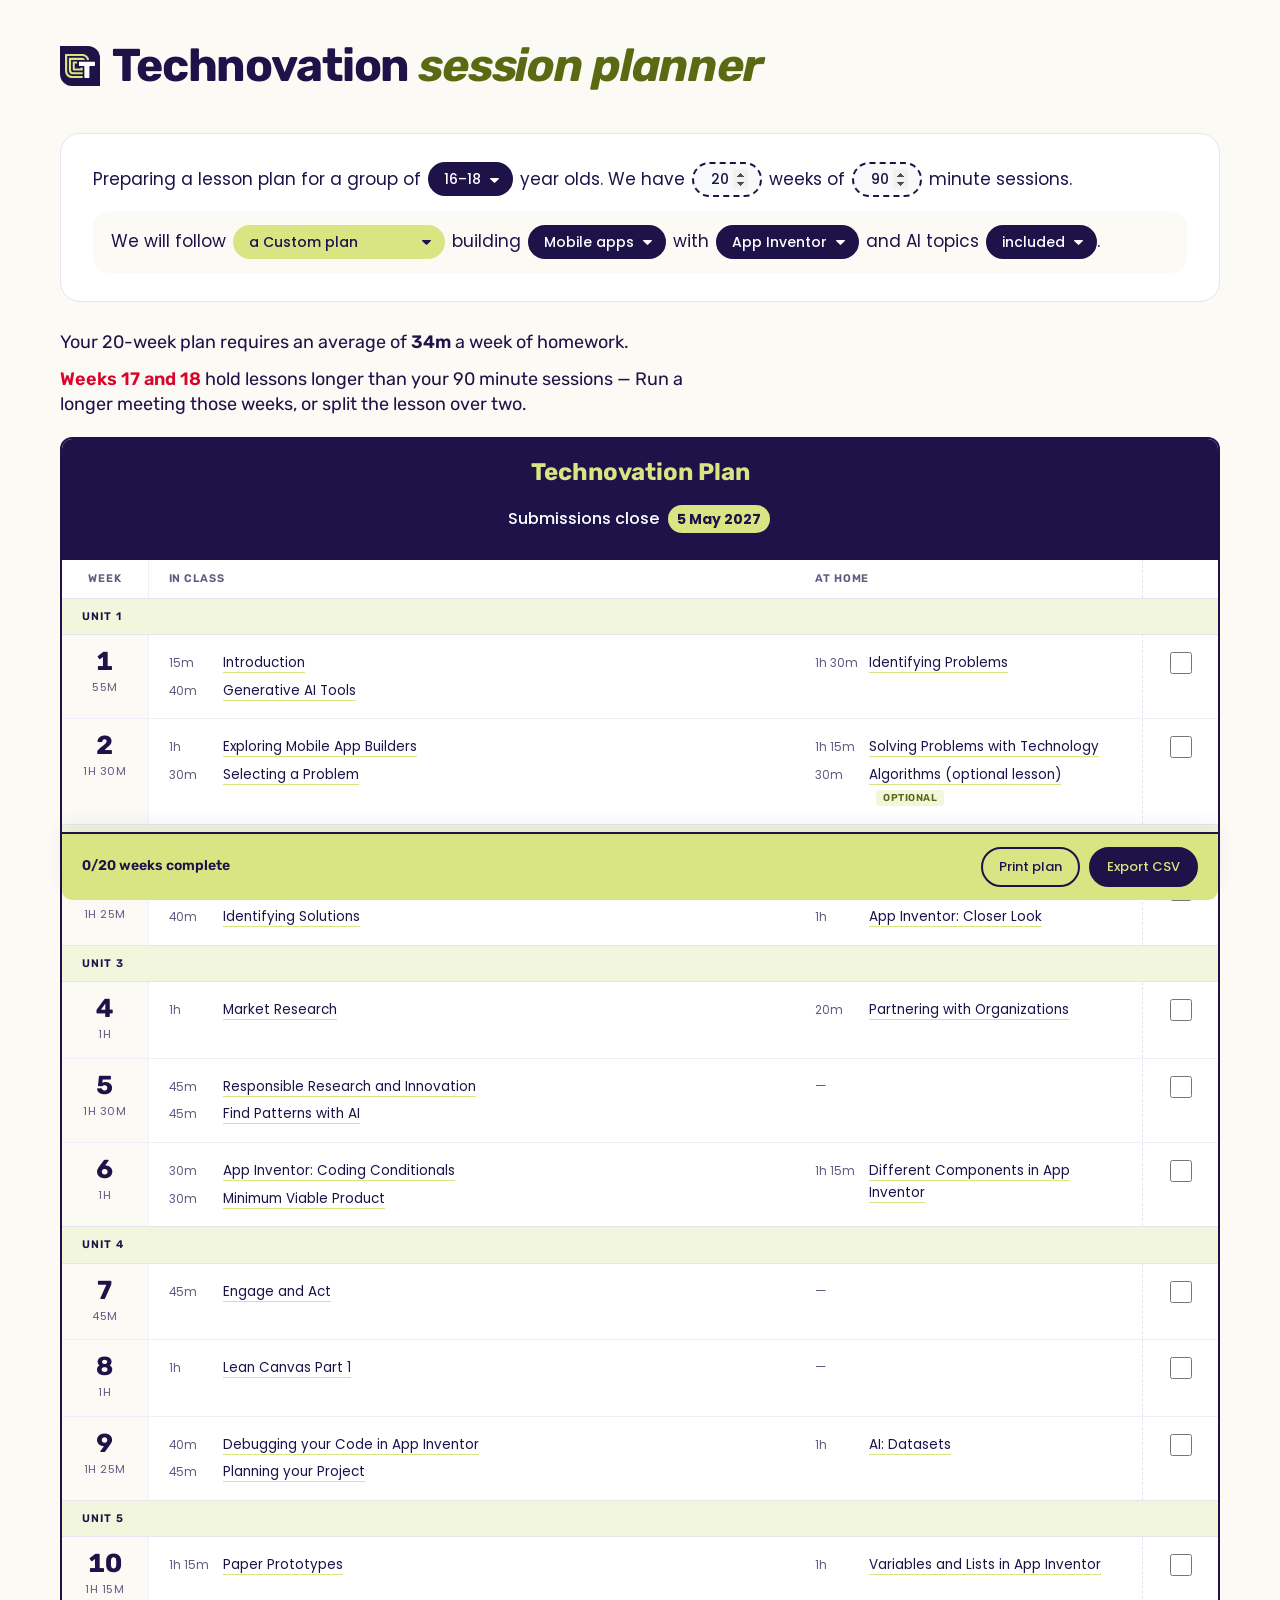
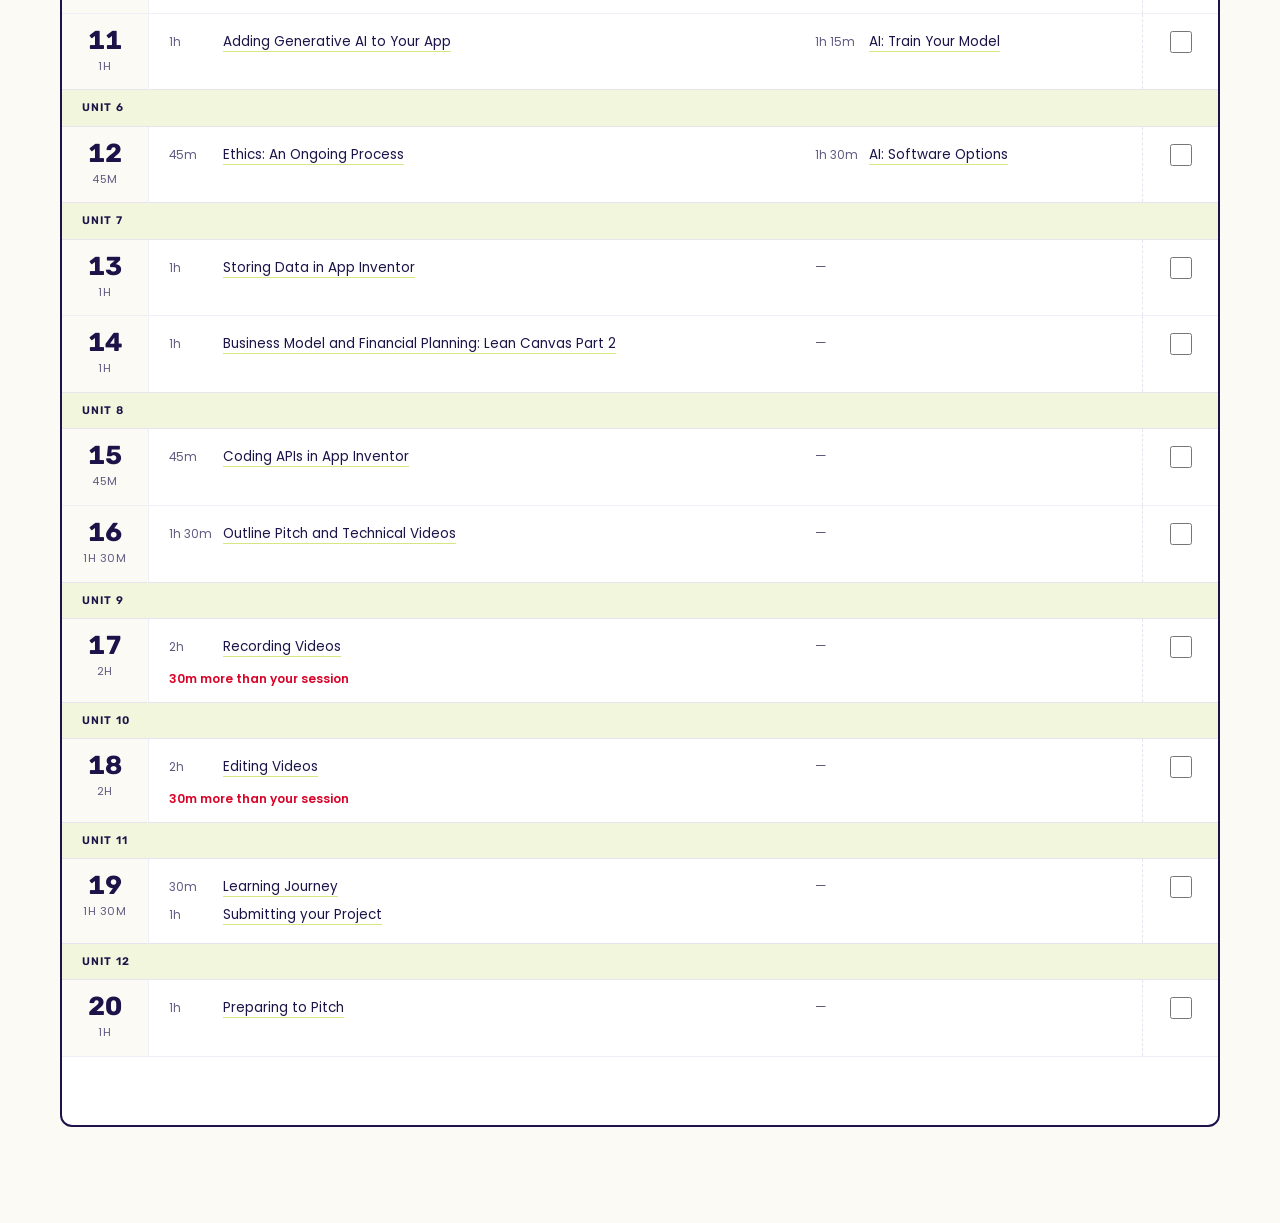
==== index.html @ 1455cd73 "Drop Work Time before homework; align input floors; scope ticks per config Lever 1b drops optional W" ====
<!DOCTYPE html>
<html lang="en">
<head>
<meta charset="utf-8">
<meta name="viewport" content="width=device-width, initial-scale=1">
<title>Curriculum Crosswalk — Technovation session planner</title>
<link rel="preconnect" href="https://fonts.googleapis.com">
<link rel="preconnect" href="https://fonts.gstatic.com" crossorigin>
<link href="https://fonts.googleapis.com/css2?family=Rubik:ital,wght@0,500;0,600;0,700;1,600&family=Poppins:wght@400;500;600&display=swap" rel="stylesheet">
<link rel="stylesheet" href="styles.css">
</head>
<body>

<div class="wrap">

  <div class="printhead" id="printhead" aria-hidden="true"></div>

  <header>
    <div class="brandmark">
      <img class="logo" src="technovation_logo_svg.svg" alt="">
      <h1 class="header-title">Technovation <em>session planner</em></h1>
    </div>
  </header>

  <div class="layout">

    <!-- The controls read as a sentence: a facilitator describes their group
         and the plan follows. Every value is a real form control, so keyboard
         and screen-reader users get the same thing, just spoken as a form. -->
    <form class="panel sentence" id="controls">

      <p class="clause">
        Preparing a lesson plan for a group of
        <select id="age" aria-label="Age group">
          <option value="beginner">8&ndash;12</option>
          <option value="junior">13&ndash;15</option>
          <option value="senior" selected>16&ndash;18</option>
        </select>
        year olds. We have
        <input type="number" id="weeks" value="20" min="10" max="52"
               aria-label="Number of weeks">
        weeks of
        <input type="number" id="len" value="90" min="30" max="300" step="5"
               aria-label="Minutes per session">
        minute sessions.
      </p>

      <p class="clause secondary">
        We will follow
        <select id="mode" class="mode" aria-label="Curriculum">
          <option value="custom" selected>a Custom plan</option>
          <option value="core">the Core Curriculum</option>
          <option value="ai">the AI in Action course</option>
        </select>

        <span class="sub-group" id="customClause">
          building
          <select id="platform" aria-label="What they will build">
            <option value="mobile" selected>Mobile apps</option>
            <option value="web">Web apps</option>
          </select>
          <span class="static-text" id="platformStatic" hidden>Mobile apps</span>

          <span class="sub-group" id="toolGroup" hidden>
            with
            <select id="builder" aria-label="Coding tool"></select>
          </span>

          and AI topics
          <select id="aiMode" aria-label="AI">
            <option value="none">omitted</option>
            <option value="integrated" selected>included</option>
          </select></span><!--
     Continues the same sentence in place of the custom clause: exactly one of
     these two is ever visible, so the line stays complete either way.
  --><span class="aside" id="coreNote" hidden>for groups short on time: all the
          lessons necessary to submit a project</span><!--
  --><span class="aside" id="aiNote" hidden>for teams building an AI-powered
          digital solution</span><span
          class="stop">.</span>
      </p>

    </form>

    <div class="results">
      <!-- The plan card is rendered here by app.js; Print and Spreadsheet now
           live in its sticky footer rather than in a bar above it. -->
      <!-- Static first paint, not injected by JS: the endpoint takes ~5s, and
           this has to be on screen before app.js has even parsed. render()
           replaces it on the first plan. -->
      <main id="out" aria-live="polite" tabindex="-1">
        <div class="loading">
          <span class="spinner" aria-hidden="true"></span>
          <h2>Building your plan</h2>
          <p>Fetching the latest version of the Curriculum.</p>
        </div>
      </main>
    </div>

  </div>
</div>

<script type="module" src="./app.js"></script>
</body>
</html>
---- styles.css ----
/* =============================================================================
   Curriculum Crosswalk — stylesheet

   Plain CSS, no build step and no preprocessor: what is here is what ships.
   Ordered the way the page is read — tokens, base, shell, controls, results,
   then the two alternate presentations (narrow screens, then print).

   Two conventions worth knowing before editing:

   1. Colour only ever comes from a token in :root. If you need a new shade,
      add it there rather than inlining a hex, so contrast stays checkable in
      one place.
   2. The print block at the bottom is a real deliverable, not an afterthought.
      A facilitator prints the plan and writes on it. Anything you add to the
      screen layout should be considered there too.
   ============================================================================= */


/* -----------------------------------------------------------------------------
   1. Design tokens

   Brand palette sampled from the Technovation covers. The lime is genuinely
   light — it cannot carry text on white — so it is used as fill and highlight
   with indigo on top, and --lime-deep exists for the times we need lime-ish
   text that still passes contrast.
   -------------------------------------------------------------------------- */

:root{
  --indigo:#1D1349;         /* primary: headings, active states, ink on lime */
  --indigo-600:#3A2E72;     /* the hover step up from --indigo */
  --muted:#5F5980;          /* body text and secondary labels */

  --lime:#D8E583;           /* accent fill only — too light for text on white */
  --lime-tint:#F2F6DC;      /* the wash behind hovered and locked rows */
  --lime-deep:#5A6912;      /* darkened until it clears 4.5:1 on white AND on the tint */

  --paper:#FBFAF5;          /* page ground: warm off-white, not pure #fff */
  --card:#FFFFFF;           /* raised surfaces sit brighter than the page */

  --line:#E7E4EF;           /* default border */
  --line-soft:#F0EEF6;      /* lighter divider, used between table rows */

  --r:12px;                 /* the one corner radius for cards and panels */

  /* The overage note. Text only — no fills — so it needs to hold up on
     white, where it measures 5.25:1. */
  --danger:#d90429;
}


/* -----------------------------------------------------------------------------
   2. Base
   -------------------------------------------------------------------------- */

*{
  box-sizing:border-box;
}

/* The hidden attribute is how app.js collapses parts of the sentence, but the
   browser's [hidden]{display:none} is a UA rule and loses to any author
   display declaration — .sub-group{display:inline-flex} silently beat it.
   This makes the attribute mean what it says, everywhere. */
[hidden]{
  display:none !important;
}

html{
  scroll-behavior:smooth;
}

body{
  margin:0;
  background:var(--paper);
  color:var(--muted);
  font:400 15px/1.6 Poppins,system-ui,sans-serif;
  -webkit-font-smoothing:antialiased;
}

/* Rubik for headings, Poppins for everything else. */
h1,h2,h3{
  font-family:Rubik,Poppins,sans-serif;
  color:var(--indigo);
  margin:0;
  line-height:1.15;
}

/* Numbers that should line up in columns rather than shuffle as they change. */
.mono{
  font-variant-numeric:tabular-nums;
}

/* One focus ring for the whole page, so keyboard users get a consistent target. */
:focus-visible{
  outline:2.5px solid var(--indigo);
  outline-offset:2px;
  border-radius:4px;
}

@media(prefers-reduced-motion:reduce){
  *{
    animation:none !important;
    transition:none !important;
  }

  /* A ring that cannot turn reads as broken rather than busy, so it goes and
     the wording carries the wait on its own. */
  .spinner{
    display:none;
  }
}


/* -----------------------------------------------------------------------------
   3. Shell — page frame and header
   -------------------------------------------------------------------------- */

.wrap{
  max-width:1200px;
  margin:0 auto;
  padding:0 20px 96px;
}

header{
  padding:40px 0 22px;
}

.brandmark{
  display:flex;
  align-items:center;
  gap:12px;
  margin-bottom:18px;
}

/* The logo SVG is a hard-cornered square; the radius here is what rounds it. */
.brandmark .logo{
  width:40px;
  height:40px;
  border-radius:0px 12px 0px 12px;
  flex:none;
  display:block;
}

/* Fluid between 30px and 46px so the title never wraps awkwardly on the way. */
.header-title{
  font-size:clamp(30px,4.4vw,46px);
  font-weight:700;
  letter-spacing:-.025em;
}

.header-title em{
  font-style:italic;
  color:var(--lime-deep);
}

header p{
  margin:14px 0 0;
  max-width:74ch;
  font-size:16px;
}

/* The submission deadline: a pill, because it is a fixed fact rather than
   something the facilitator controls. */
.deadline{
  display:inline-flex;
  align-items:center;
  gap:9px;
  margin-top:18px;
  padding:7px 14px 7px 12px;
  border-radius:99px;
  background:var(--indigo);
  color:#fff;
  font-size:16px;
  font-weight:500;
}

.deadline b{
  background:var(--lime);
  color:var(--indigo);
  padding:3px 9px;
  border-radius:99px;
  font:600 Rubik,sans-serif;
  font-size: 14px;
}

.layout{
  display:block;
}


/* -----------------------------------------------------------------------------
   4. Controls — the sentence card

   The form reads as a sentence a facilitator completes about their group,
   rather than a stack of labelled fields. Every value is a real <select> or
   <input>, so nothing is lost for keyboard or screen-reader users — it is
   still a form, just one that also reads as prose.

   Dark pills: a control shows only its chosen value, so a filled indigo pill
   is "your answer" and the surrounding text is the question. Values that are
   fixed rather than chosen render as outline pills (.static-text), which look
   related but clearly are not interactive.
   -------------------------------------------------------------------------- */

.panel{
  background:var(--card);
  border:1px solid var(--line);
  border-radius:20px;
  padding:28px 32px;
  margin-bottom:28px;
}

.sentence{
  display:flex;
  flex-direction:column;
  gap:14px;
}

/* line-height carries the pills: they are taller than the text around them,
   so wrapped lines need the room or the rows collide. */
.clause{
  margin:0;
  font-size:17px;
  line-height:1.95;
  color:var(--indigo);
  display:flex;
  flex-wrap:wrap;
  align-items:center;
  gap:6px 7px;
}

/* The second clause is the one Core collapses, so it is set apart. */
.clause.secondary{
  background:var(--paper);
  border-radius:16px;
  padding:14px 18px;
}

/* The closing full stop. A bare "." after the span is its own flex item, so
   the row gap opens a space in front of it — the negative margin cancels
   exactly that gap and closes the sentence properly. */
.clause .stop{
  margin-left:-7px;
}

/* Keeps "with App Inventor" together when the sentence wraps, instead of
   stranding the preposition at the end of a line. */
.sub-group{
  display:inline-flex;
  flex-wrap:wrap;
  align-items:center;
  gap:6px 7px;
}


/* --- The pills ---------------------------------------------------------- */

.clause select,
.clause input{
  font-family:Poppins,system-ui,sans-serif;
  font-size:14px;
  font-weight:500;
  cursor:pointer;
  appearance:none;
  background-color:var(--indigo);
  color:#fff;
  border:2px solid var(--indigo);
  border-radius:99px;
  padding:5px 30px 5px 14px;
  transition:transform .18s,box-shadow .18s;
}

/* Numbers are typed rather than picked, so no chevron and no room for one. */
/* Typed rather than picked, so they read as blanks in the sentence: pale fill,
   dashed edge, indigo text — the opposite of the solid pills either side.
   accent-color is the standards-based lever for the spin arrows. */
.clause input{
  width:70px;
  padding:5px 12px;
  text-align:center;
  font-variant-numeric:tabular-nums;
  background-color:#f8f9fa;
  color:var(--indigo);
  border-style:dashed;
  caret-color:var(--indigo);
  accent-color:var(--indigo);
  /* The shared pill rule sets appearance:none, which drops the spinner
     entirely in Firefox. The fill and border above still win, so restoring
     the native widget only brings the arrows back. */
  appearance:auto;
}

/* Chrome and Safari ship the spinner at opacity:0 and fade it in on hover.
   Pin it visible so the field advertises that it steps. */
.clause input::-webkit-inner-spin-button,
.clause input::-webkit-outer-spin-button{
  opacity:1;
}

/* appearance:none drops the native arrow, so the chevron is supplied as an
   inline SVG data URI — white, to sit on the indigo pill. */
.clause select{
  background-image:url("data:image/svg+xml;charset=US-ASCII,%3Csvg%20xmlns%3D%22http%3A%2F%2Fwww.w3.org%2F2000%2Fsvg%22%20width%3D%22292.4%22%20height%3D%22292.4%22%3E%3Cpath%20fill%3D%22%23FFFFFF%22%20d%3D%22M287%2069.4a17.6%2017.6%200%200%200-13-5.4H18.4c-5%200-9.3%201.8-12.9%205.4A17.6%2017.6%200%200%200%200%2082.2c0%205%201.8%209.3%205.4%2012.9l128%20127.9c3.6%203.6%207.8%205.4%2012.8%205.4s9.2-1.8%2012.8-5.4L287%2095c3.5-3.5%205.4-7.8%205.4-12.8%200-5-1.9-9.2-5.5-12.8z%22%2F%3E%3C%2Fsvg%3E");
  background-repeat:no-repeat;
  background-position:right 12px top 55%;
  background-size:9px auto;
}

.clause select:hover,
.clause input:hover{
  transform:translateY(-1px);
  box-shadow:0 4px 8px rgba(29,19,73,.15);
}

/* outline-offset leaves a gap of the card behind the pill, so the site's
   usual indigo ring stays visible even against an indigo fill. */
.clause select:focus-visible,
.clause input:focus-visible{
  outline:2.5px solid var(--indigo);
  outline-offset:2px;
}

/* The curriculum switch. Lime rather than indigo because it changes what the
   rest of the sentence means, instead of answering one more question. */
.clause select.mode{
  background-color:var(--lime);
  border-color:var(--lime);
  color:var(--indigo);
  background-image:url("data:image/svg+xml;charset=US-ASCII,%3Csvg%20xmlns%3D%22http%3A%2F%2Fwww.w3.org%2F2000%2Fsvg%22%20width%3D%22292.4%22%20height%3D%22292.4%22%3E%3Cpath%20fill%3D%22%231D1349%22%20d%3D%22M287%2069.4a17.6%2017.6%200%200%200-13-5.4H18.4c-5%200-9.3%201.8-12.9%205.4A17.6%2017.6%200%200%200%200%2082.2c0%205%201.8%209.3%205.4%2012.9l128%20127.9c3.6%203.6%207.8%205.4%2012.8%205.4s9.2-1.8%2012.8-5.4L287%2095c3.5-3.5%205.4-7.8%205.4-12.8%200-5-1.9-9.2-5.5-12.8z%22%2F%3E%3C%2Fsvg%3E");
}

/* The Core explainer. It is part of the sentence, not a note about it, so it
   inherits the clause's size and colour and reads continuously with "We will
   follow". The only job here is letting it shrink and wrap in the flex row
   rather than pushing the clause wider. */
.aside{
  flex:0 1 auto;
}

/* A value the facilitator did not choose: 8-12 only builds mobile, so it is
   stated rather than offered. Outline, muted, no pointer. */
.static-text{
  border:2px solid var(--line);
  border-radius:99px;
  padding:5px 14px;
  font-size:14px;
  font-weight:500;
  color:var(--muted);
}


/* -----------------------------------------------------------------------------
   5. Engine notes
   -------------------------------------------------------------------------- */


/* -----------------------------------------------------------------------------
   6. The summary line

   One sentence where there used to be three stacked blocks — a banner, a
   count line, and a list of notes. Weekly homework time is the only figure a
   facilitator can act on; the rest followed from what they had already chosen.

   Rubik rather than Poppins: this is the one piece of prose on the page that
   is a finding rather than an instruction, and the heading face marks it.
   -------------------------------------------------------------------------- */

/* Screen-reader-only. Used for column headings whose cells carry no text. */
.sr{
  position:absolute;
  width:1px;
  height:1px;
  overflow:hidden;
  clip:rect(0 0 0 0);
  white-space:nowrap;
}

.lede{
  margin:0 0 20px;
  font:400 18px/1.4 Rubik,sans-serif;
  color:var(--indigo);
  max-width:60ch;
}

.lede strong{
  font-weight:600;
}

/* Heavy: the figure inverts to a solid chip. The only escalation on the page,
   so it has to be unmistakable without a second colour. */
.lede.heavy strong{
  color:#fff;
  background:var(--indigo);
  padding:2px 7px;
  border-radius:4px;
}

/* The overrun banner. Same shape as the summary sentence, in the red the
   table already uses for the per-week note, so the two obviously refer to
   the same thing — this one just says how widespread it is. */
.lede.over-note{
  margin-top:-8px;
}

.lede.over-note strong{
  color:var(--danger);
  font-weight:600;
}


/* -----------------------------------------------------------------------------
   6b. Loading

   The live endpoint takes about five seconds, so the first paint has to say
   something. Shaped like the plan card that replaces it — same border, same
   radius — so the layout does not jump when the plan arrives.
   -------------------------------------------------------------------------- */

.loading{
  display:flex;
  flex-direction:column;
  align-items:center;
  text-align:center;
  gap:13px;
  padding:64px 24px;
  border:1px solid var(--line);
  border-radius:var(--r);
  background:var(--card);
}

.spinner{
  width:34px;
  height:34px;
  border-radius:50%;
  border:3px solid var(--line);
  border-top-color:var(--indigo);
  animation:spin .8s linear infinite;
}

@keyframes spin{
  to{ transform:rotate(1turn); }
}

.loading h2{
  font-size:17px;
}

.loading p{
  margin:0;
  max-width:44ch;
  font-size:13.5px;
  color:var(--muted);
}


/* -----------------------------------------------------------------------------
   7. The plan card

   One bordered card holding a header, the week table, and a sticky footer.
   Columns stay split — In class and At home side by side — so a facilitator
   can scan down the At home column and see the load building. Under 768px
   every cell goes full width and the row becomes a stacked card.
   -------------------------------------------------------------------------- */

.plan-card{
  border:2px solid var(--indigo);
  border-radius:var(--r);
  background:var(--card);
  margin-top:4px;
  /* No overflow:hidden — it would break position:sticky on the footer. */
}

.plan-head{
  background:var(--indigo);
  color:#fff;
  padding:20px 24px;
  text-align:center;
  border-radius:10px 10px 0 0;
}

.plan-head h2{
  margin:0;
  color:var(--lime);
  font-size:24px;
}

/* Reuses the .deadline pill from the page header so the same fact is stated
   the same way in both places. Its indigo fill matches the header behind it,
   so what reads is the lime date chip. */
.plan-head .deadline{
  margin-top:11px;
}

/* Only appears for 8-12 on AI in Action. Sits under the deadline rather than
   in the plan itself: it is a caution about the choice, not about a week. */
.plan-head .head-note{
  margin:12px auto 0;
  max-width:56ch;
  font-size:12.5px;
  line-height:1.5;
  color:#E6E2F2;
}


/* --- The table ------------------------------------------------------------ */

table.plan{
  width:100%;
  border-collapse:collapse;
  text-align:left;
}

table.plan thead th{
  background:var(--card);
  color:var(--muted);
  font:600 11px/1.4 Rubik,sans-serif;
  letter-spacing:.08em;
  text-transform:uppercase;
  padding:11px 20px;
  border-bottom:1px solid var(--line);
}

table.plan tr{
  border-bottom:1px solid var(--line-soft);
}

table.plan td{
  padding:14px 20px;
  vertical-align:top;
}

/* Unit bands. The heading is a <th scope="rowgroup"> spanning the row, so the
   grouping is announced rather than only drawn. */
th.phase{
  background:var(--lime-tint);
  color:var(--indigo);
  font:600 11px/1.4 Rubik,sans-serif;
  letter-spacing:.1em;
  text-transform:uppercase;
  padding:10px 20px;
  border-top:1px solid var(--line);
  border-bottom:1px solid var(--line);
  text-align:left;
}

/* Spare weeks handed back as build and feedback time. */
tr.slack td{
  color:var(--muted);
}


/* --- Column 1: week number and total time --------------------------------- */

.c-wk{
  width:86px;
  text-align:center;
  background:var(--paper);
  border-right:1px solid var(--line-soft);
}

.c-wk b{
  display:block;
  font:700 26px/1 Rubik,sans-serif;
  color:var(--indigo);
  font-variant-numeric:tabular-nums;
  margin-bottom:4px;
}

.c-wk .wtime{
  display:block;
  font-size:11px;
  color:var(--muted);
  text-transform:uppercase;
  letter-spacing:.04em;
}


/* --- Over-capacity weeks -------------------------------------------------- */

/* No row or week-cell fill: a whole pink row for a lesson that is simply
   longer than one session reads as an error, when it is really a note. The
   red line under the lessons carries it, and on white it clears 4.5:1. */
.overage{
  display:block;
  margin-top:8px;
  font-size:12px;
  font-weight:600;
  color:var(--danger);
}


/* --- Column 4: the done tick ---------------------------------------------- */

.c-done{
  width:76px;
  text-align:center;
  vertical-align:middle;
  border-left:1px dashed var(--line);
}

.c-done input{
  width:22px;
  height:22px;
  accent-color:var(--indigo);
  cursor:pointer;
}

/* Work-time weeks hold no lessons, so there is nothing to mark done. */
.c-done .none{
  color:var(--line);
}


/* --- Lesson items inside a cell ------------------------------------------- */

.c-home{
  width:30%;
}

.li{
  display:flex;
  gap:10px;
  font-size:13.5px;
  padding:3px 0;
  align-items:baseline;
}

/* The duration, held to a fixed width so titles start on a common left edge. */
.li .t{
  font-size:11.5px;
  color:var(--muted);
  min-width:44px;
  padding-top:2px;
  font-variant-numeric:tabular-nums;
  white-space:nowrap;
}

/* Placeholder text: an empty homework cell, or a work-time week. */
.li.muted{
  color:var(--muted);
  font-size:13px;
}

/* Underlined in lime rather than blue: still obviously a link, still on brand. */
.li a{
  color:var(--indigo);
  text-decoration:none;
  border-bottom:1.5px solid var(--lime);
}

.li a:hover{
  border-bottom-color:var(--indigo);
}

.tag{
  display:inline-block;
  font:600 10px/1.6 Rubik,sans-serif;
  letter-spacing:.05em;
  text-transform:uppercase;
  padding:0 7px;
  border-radius:4px;
  background:var(--lime-tint);
  color:var(--lime-deep);
  margin-left:7px;
}


/* --- The sticky footer ---------------------------------------------------- */

.plan-foot{
  position:sticky;
  bottom:0;
  z-index:10;
  background:var(--lime);
  border-top:2px solid var(--indigo);
  border-radius:0 0 10px 10px;
  padding:13px 20px;
  display:flex;
  justify-content:space-between;
  align-items:center;
  gap:14px;
  flex-wrap:wrap;
  box-shadow:0 -10px 20px rgba(0,0,0,.05);
}

.plan-foot .progress{
  font:600 14px/1.3 Rubik,sans-serif;
  color:var(--indigo);
  font-variant-numeric:tabular-nums;
}

.plan-foot .actions{
  display:flex;
  gap:9px;
  flex-wrap:wrap;
}

.plan-foot button{
  padding:8px 16px;
  border-radius:99px;
  border:2px solid var(--indigo);
  background:transparent;
  color:var(--indigo);
  font:500 13px Poppins,sans-serif;
  cursor:pointer;
}

.plan-foot button:hover{
  background:var(--card);
}

.plan-foot button.primary{
  background:var(--indigo);
  color:var(--lime);
}

.plan-foot button.primary:hover{
  background:var(--indigo-600);
}


/* -----------------------------------------------------------------------------
   8. Secondary blocks — "Not included" and "Other tool options"
   -------------------------------------------------------------------------- */

.block{
  background:var(--card);
  border:1px solid var(--line);
  border-radius:var(--r);
  padding:17px 19px;
  margin-top:16px;
}

.block h3{
  font-size:14px;
  margin-bottom:5px;
}

.block p{
  margin:0 0 11px;
  font-size:13px;
}

.block ul{
  margin:0;
  padding-left:18px;
  font-size:13.5px;
}

.block li{
  margin-bottom:5px;
}


/* -----------------------------------------------------------------------------
   9. The refusal state

   Shown when no plan fits. The engine returns structured fixes, so this is a
   set of buttons that apply themselves rather than a paragraph of advice.
   -------------------------------------------------------------------------- */

.nofit{
  background:var(--card);
  border:1px solid var(--line);
  border-top:4px solid var(--lime);
  border-radius:var(--r);
  padding:26px;
}

.nofit h2{
  font-size:20px;
  margin-bottom:9px;
}

.nofit p{
  margin:0;
  font-size:14.5px;
}

.fixes{
  display:flex;
  gap:9px;
  flex-wrap:wrap;
  margin-top:18px;
}

/* The first fix is the recommended one and gets the solid indigo treatment. */
.fixes button{
  padding:10px 16px;
  border:0;
  border-radius:9px;
  background:var(--indigo);
  color:#fff;
  font:500 13.5px Poppins,sans-serif;
  cursor:pointer;
}

.fixes button:hover{
  background:var(--indigo-600);
}

/* Alternatives after the first, in lime. */
/* The escape hatch is an <a>, not a button, because it leaves the page. It
   takes the same shape so the two read as equal-weight choices. */
.fixes a{
  display:inline-flex;
  align-items:center;
  padding:10px 16px;
  border-radius:9px;
  font:500 13.5px Poppins,sans-serif;
  text-decoration:none;
}

.fixes button.alt,
.fixes a.alt{
  background:var(--lime);
  color:var(--indigo);
}

.fixes a.alt:hover{
  background:#CBDA6C;
}

/* The sentence that explains where the link goes. Full width of the card —
   the refusal above it already runs the full width, and a narrower measure
   here made the two look unrelated. */
.alt-route{
  margin:14px 0 0;
  font-size:13.5px;
  color:var(--muted);
}

.fixes button.alt:hover{
  background:#CBDA6C;
}


/* =============================================================================
   10. Responsive

   Two steps, each doing one job:
     900px — the sentence tightens
     768px — the table restructures into one card per week

   Both are scoped to `screen` deliberately. A4 inside 12mm margins is 703 CSS
   pixels, so an unscoped max-width query fires on paper too — which silently
   gave the printed sheet the phone layout, one stacked card per week.
   ============================================================================= */

@media screen and (max-width:900px){

  header{
    padding:26px 0 16px;
  }

  .panel{
    padding:18px 20px;
  }

  /* The sentence steps down a size and loses some of the line-height that
     the pills needed at desktop width, so it stays a paragraph rather than
     a very tall column of wrapped fragments. */
  .clause{
    font-size:16px;
    line-height:1.9;
  }

  .clause select,
  .clause input,
  .static-text{
    font-size:13.5px;
  }

  .c-home{
    width:34%;
  }

}

@media screen and (max-width:768px){

  /* One card per week. Four columns cannot be read at phone width, so every
     cell goes full width and the row becomes the card. */
  table.plan,table.plan tbody{
    display:block;
    width:100%;
  }

  table.plan thead{
    display:none;
  }

  table.plan tr{
    display:flex;
    flex-wrap:wrap;
    position:relative;
    border-bottom:1px solid var(--line);
  }

  table.plan td{
    width:100%;
    padding:10px 18px;
  }

  th.phase{
    display:block;
    width:100%;
  }

  /* Week number and time become a header strip across the top of the card. */
  .c-wk{
    width:100%;
    text-align:left;
    display:flex;
    align-items:baseline;
    gap:11px;
    border-right:0;
    border-bottom:1px solid var(--line-soft);
    padding:11px 18px;
  }

  .c-wk b{
    display:inline;
    font-size:19px;
    margin:0;
  }

  .c-wk .wtime{
    display:inline;
  }

  /* Replaces the lost column headers, from the data-label attribute. */
  .c-in::before,.c-home::before{
    content:attr(data-label);
    display:block;
    font:600 10px/1.5 Rubik,sans-serif;
    letter-spacing:.08em;
    text-transform:uppercase;
    color:var(--muted);
    margin-bottom:3px;
  }

  /* The tick moves to its own strip at the foot of the card. */
  .c-done{
    width:100%;
    text-align:left;
    border-left:0;
    border-top:1px dashed var(--line);
    background:var(--paper);
    padding:10px 18px;
  }

  .plan-foot{
    justify-content:center;
    text-align:center;
  }

}


/* =============================================================================
   11. Print

   The printed plan is a physical tracker, so this is a real layout rather
   than a stripped screen. Everything interactive is removed, colour drops to
   black on white, and the tick column — hidden on screen — appears here.
   ============================================================================= */

/* Populated by app.js and shown only when printing: title and configuration,
   since the on-screen header is hidden below. */
.printhead{
  display:none;
}

@media print{

  @page{
    margin:12mm;
  }

  body{
    background:#fff;
    font-size:9pt;
    color:#000;
  }

  /* Everything the reader cannot act on from paper. The summary line stays:
     it is one sentence and it carries the homework figure, which is exactly
     what the printed sheet used to be missing. */
  header,.panel,.actions,.plan-foot{
    display:none !important;
  }

  /* The card border and its indigo header are screen furniture; on paper the
     printhead does that job. */
  .plan-card{
    border:0;
  }

  .plan-head{
    display:none;
  }

  .printhead{
    display:block;
    border-bottom:2px solid var(--indigo);
    padding-bottom:6px;
    margin-bottom:9px;
  }

  .printhead h1{
    font-size:14pt;
  }

  .printhead p{
    margin:3px 0 0;
    font-size:9pt;
    color:#000;
  }

  .wrap{
    max-width:none;
    padding:0;
  }

  .layout{
    display:block;
  }

  .lede{
    font-size:9pt;
    margin-bottom:6px;
  }

  /* The indigo chip is screen emphasis; on paper it just costs ink, and red
     prints as an indeterminate grey. Both drop to plain black. */
  .lede.heavy strong{
    background:transparent;
    color:#000;
    padding:0;
  }

  .lede.over-note strong{
    color:#000;
  }

  table.plan{
    border:1px solid #000;
    border-radius:0;
  }

  table.plan th{
    background:#fff;
    color:#000;
    border-bottom:1.5px solid #000;
    padding:3px 6px;
    font-size:7pt;
  }

  table.plan td{
    border-bottom:1px solid #999;
    padding:4px 6px;
  }

  /* Column widths have to be stated for print: the screen values are relative
     to a viewport the printer does not have. */
  .c-wk{
    width:52px;
  }

  .c-in{
    width:auto;
  }

  .c-home{
    width:32%;
  }

  /* Lesson rows carry most of the page, so this is where compactness pays. */
  .li{
    font-size:8pt;
    padding:1px 0;
    gap:6px;
  }

  .li .t{
    font-size:7pt;
    min-width:32px;
    padding-top:0;
  }

  .tag{
    font-size:6.5pt;
    padding:0 4px;
    margin-left:4px;
  }

  .overage{
    font-size:7pt;
    margin-top:3px;
  }

  /* Tints do not survive printing reliably, and cost ink. */
  tr.slack td{
    background:#fff !important;
  }

  /* Never split a week across a page break. */
  tr{
    break-inside:avoid;
  }

  .c-wk{
    background:#fff !important;
    border-right:1px solid #999;
  }

  .c-wk b{
    font-size:10pt;
    margin-bottom:1px;
  }

  .c-wk .wtime{
    font-size:7pt;
  }

  /* Red does not survive a mono printer, so the note drops to plain weight. */
  .overage{
    color:#000;
  }

  th.phase{
    background:#fff;
    border-top:1.5px solid #000;
    border-bottom:1px solid #000;
    font-size:7pt;
    padding:3px 6px;
  }

  /* A printed plan is a tracker, so the box has to be big enough for a pen.
     The live checkbox prints as a tiny control, so it is replaced by a drawn
     square — and a week already ticked on screen prints ticked. */
  .c-done{
    display:table-cell;
    width:34px;
    text-align:center;
    border-left:1px solid #999;
  }

  .c-done input{
    appearance:none;
    width:18px;
    height:18px;
    border:1.25px solid #000;
    border-radius:0;
    background:#fff;
  }

  .c-done input:checked::after{
    content:"\2713";
    display:block;
    font-size:14px;
    line-height:16px;
    text-align:center;
    color:#000;
  }

  /* Underline properly on paper — a lime border prints as nothing useful. */
  .li a{
    border:0;
    color:#000;
    text-decoration:underline;
  }

  .block{
    break-inside:avoid;
    border-color:#999;
  }

}
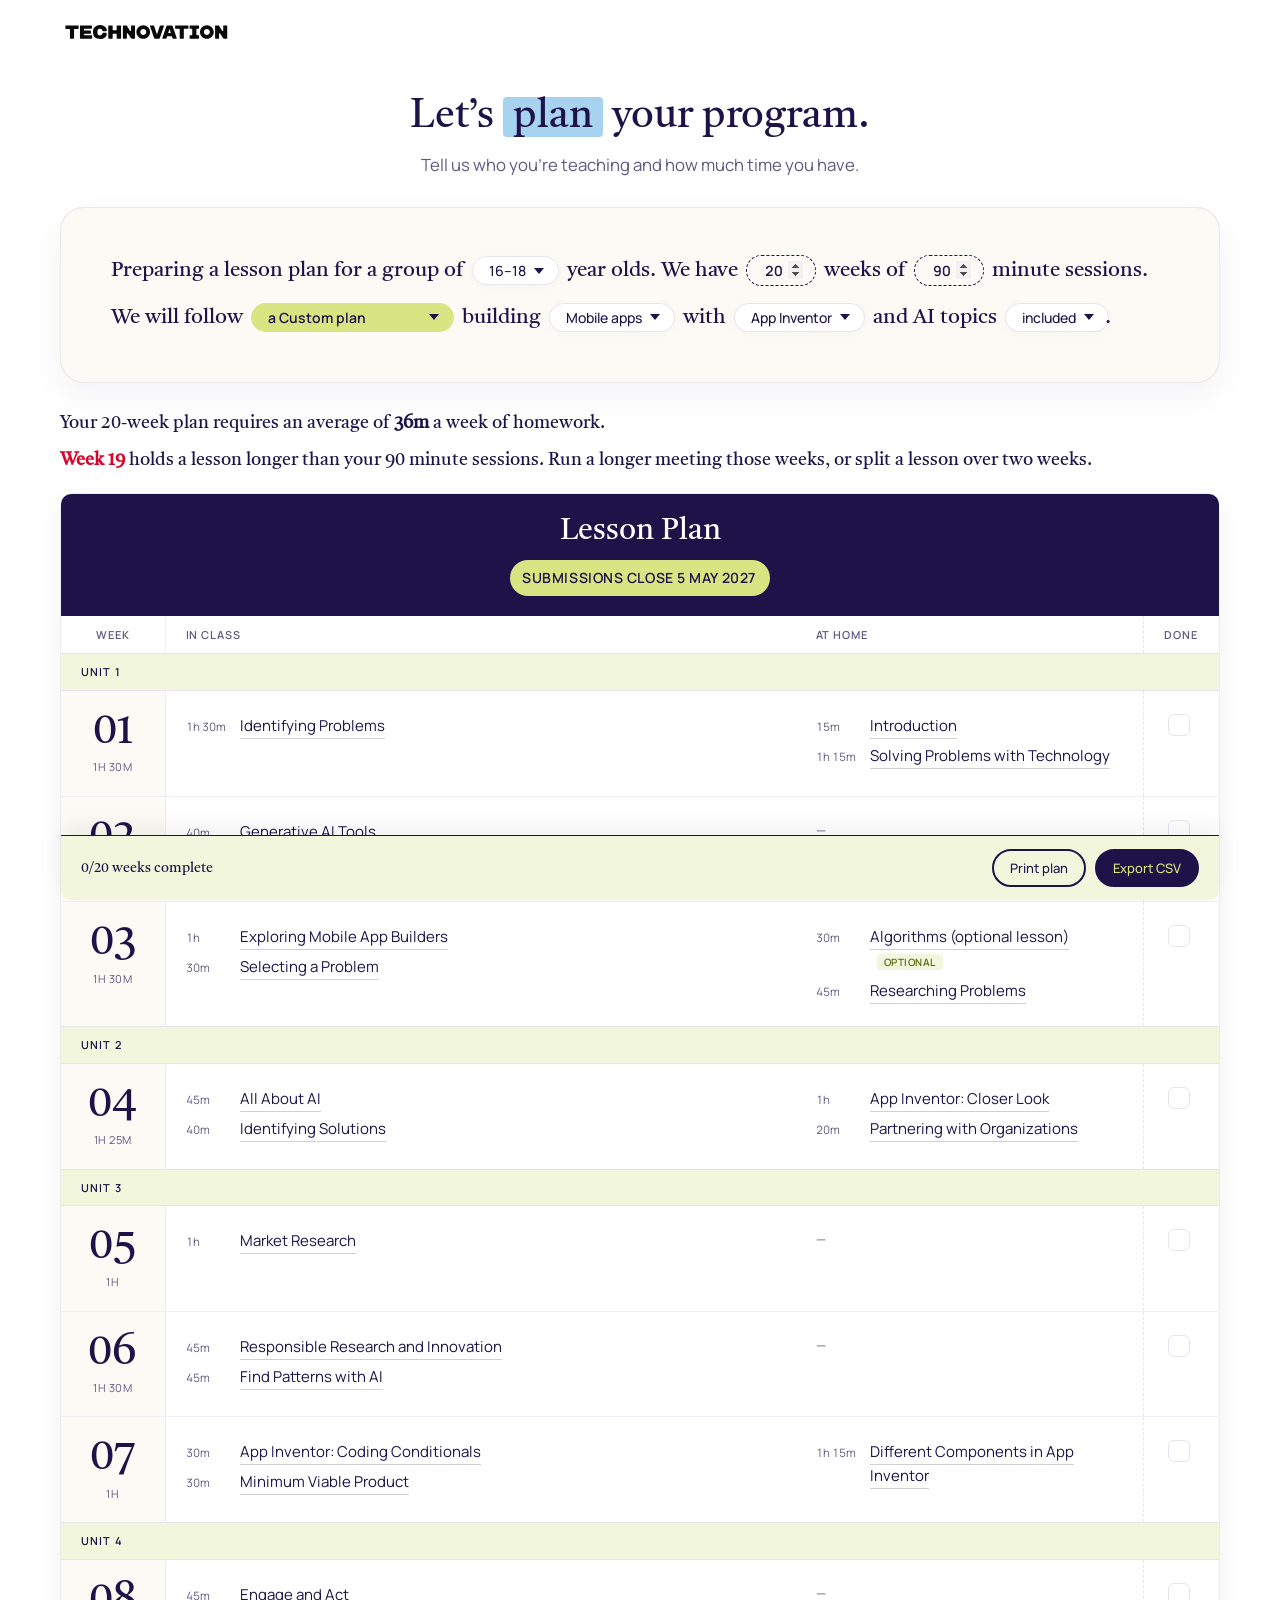
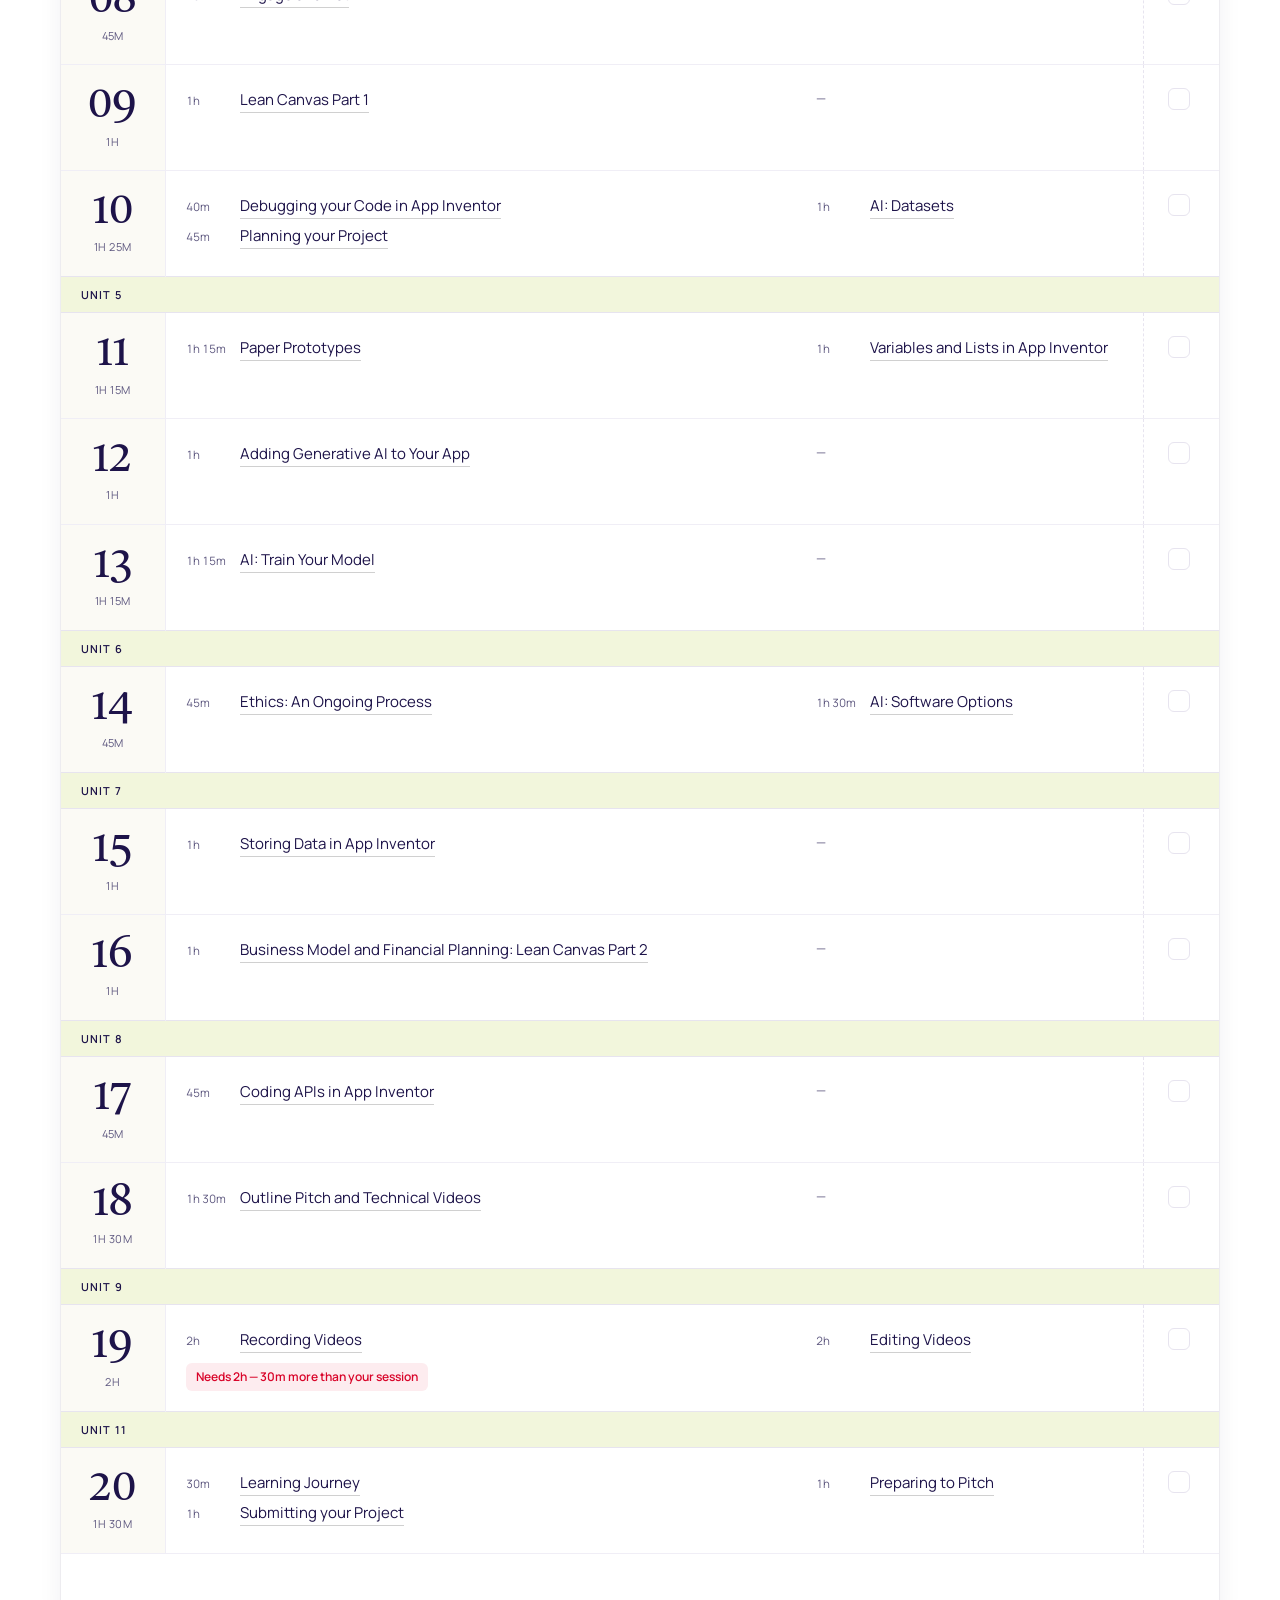
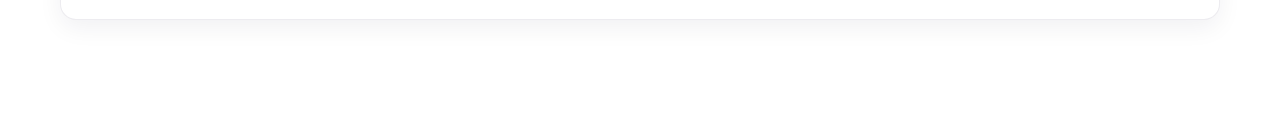
==== commit 18337b94: "Update design to fit brand" ====
--- a/index.html
+++ b/index.html
@@ -6,27 +6,43 @@
 <title>Curriculum Crosswalk — Technovation session planner</title>
 <link rel="preconnect" href="https://fonts.googleapis.com">
 <link rel="preconnect" href="https://fonts.gstatic.com" crossorigin>
-<link href="https://fonts.googleapis.com/css2?family=Rubik:ital,wght@0,500;0,600;0,700;1,600&family=Poppins:wght@400;500;600&display=swap" rel="stylesheet">
+<link href="https://fonts.googleapis.com/css2?family=Castoro:ital,wght@0,400;1,400&family=Manrope:wght@400;500;600;700&display=swap" rel="stylesheet">
+<link rel="icon" type="image/png" href="assets/light_favicon.png" media="(prefers-color-scheme: light)">
+<link rel="icon" type="image/png" href="assets/dark_favicon.png" media="(prefers-color-scheme: dark)">
+<link rel="icon" type="image/png" href="assets/light_favicon.png">
 <link rel="stylesheet" href="styles.css">
 </head>
 <body>
+
+<!-- Outside .wrap so the bar itself runs edge to edge; .brandmark carries the
+     same max-width as the page so its contents still line up with the columns. -->
+<header>
+  <div class="brandmark">
+    <div class="header-title">
+      <img class="wordmark" src="assets/technovation_logo_text.svg" alt="Technovation">
+    </div>
+  </div>
+</header>
 
 <div class="wrap">
 
   <div class="printhead" id="printhead" aria-hidden="true"></div>
 
-  <header>
-    <div class="brandmark">
-      <img class="logo" src="technovation_logo_svg.svg" alt="">
-      <h1 class="header-title">Technovation <em>session planner</em></h1>
+  <div class="layout">
+
+    <!-- Names the action rather than the tool, and carries the page's h1: the
+         bar above is identity, this is what the page is for. Outside the form
+         so it introduces the sentence instead of becoming part of it. -->
+    <div class="greeting">
+      <h1>Let&rsquo;s <em>plan</em> your program.</h1>
+      <p>Tell us who you&rsquo;re teaching and how much time you have.</p>
     </div>
-  </header>
-
-  <div class="layout">
 
     <!-- The controls read as a sentence: a facilitator describes their group
          and the plan follows. Every value is a real form control, so keyboard
          and screen-reader users get the same thing, just spoken as a form. -->
+    <!-- One paragraph, not two: the season and the curriculum are a single
+         sentence, and a divider between them made it read as a form again. -->
     <form class="panel sentence" id="controls">
 
       <p class="clause">
@@ -42,11 +58,7 @@
         weeks of
         <input type="number" id="len" value="90" min="30" max="300" step="5"
                aria-label="Minutes per session">
-        minute sessions.
-      </p>
-
-      <p class="clause secondary">
-        We will follow
+        minute sessions. We will follow
         <select id="mode" class="mode" aria-label="Curriculum">
           <option value="custom" selected>a Custom plan</option>
           <option value="core">the Core Curriculum</option>
@@ -74,7 +86,7 @@
      Continues the same sentence in place of the custom clause: exactly one of
      these two is ever visible, so the line stays complete either way.
   --><span class="aside" id="coreNote" hidden>for groups short on time: all the
-          lessons necessary to submit a project</span><!--
+          lessons necessary to submit a project.</span><!--
   --><span class="aside" id="aiNote" hidden>for teams building an AI-powered
           digital solution</span><span
           class="stop">.</span>
@@ -83,10 +95,10 @@
     </form>
 
     <div class="results">
-      <!-- The plan card is rendered here by app.js; Print and Spreadsheet now
+      <!-- The plan card is rendered here by src/ui/render.js; Print and Spreadsheet now
            live in its sticky footer rather than in a bar above it. -->
       <!-- Static first paint, not injected by JS: the endpoint takes ~5s, and
-           this has to be on screen before app.js has even parsed. render()
+           this has to be on screen before the modules have even parsed. render()
            replaces it on the first plan. -->
       <main id="out" aria-live="polite" tabindex="-1">
         <div class="loading">
@@ -100,6 +112,6 @@
   </div>
 </div>
 
-<script type="module" src="./app.js"></script>
+<script type="module" src="./src/ui/main.js"></script>
 </body>
 </html>
--- a/styles.css
+++ b/styles.css
@@ -34,17 +34,35 @@
   --lime-tint:#F2F6DC;      /* the wash behind hovered and locked rows */
   --lime-deep:#5A6912;      /* darkened until it clears 4.5:1 on white AND on the tint */
 
-  --paper:#FBFAF5;          /* page ground: warm off-white, not pure #fff */
+  --paper:#Fbfaf5;          /* page ground: warm off-white, not pure #fff */
   --card:#FFFFFF;           /* raised surfaces sit brighter than the page */
 
   --line:#E7E4EF;           /* default border */
   --line-soft:#F0EEF6;      /* lighter divider, used between table rows */
 
   --r:12px;                 /* the one corner radius for cards and panels */
+  --r-sm:6px;               /* the tighter radius, for pills inside a row */
+
+  --cream:#Fbfaf5;          /* the row hover wash: warm, and quieter than lime */
+
+  /* The form's blueprint accent. Blue marks the two decisions that reshape the
+     plan - how long the season is, and which curriculum - against indigo for
+     the rest. 6.98:1 on white, both as ink and as a fill. */
+  --blue:#0038FF;
+  --lime-hover:#C9D96F;      /* the lime pill, one step down, on hover */
+
+  --ink:#0a0a0a;            /* body copy: near-black, not the indigo-grey */
+
+  --warn-ink:#d90429;       /* the overage pill's text */
+  --warn-bg:#FDECEF;        /* and its wash, kept light enough for 4.5:1 */
 
   /* The overage note. Text only — no fills — so it needs to hold up on
      white, where it measures 5.25:1. */
   --danger:#d90429;
+
+
+  --shadow-sm: 0 2px 8px rgba(24, 21, 58, 0.04);
+  --shadow-md: 0 8px 24px rgba(24, 21, 58, 0.06);
 }
 
 
@@ -70,15 +88,20 @@
 
 body{
   margin:0;
-  background:var(--paper);
-  color:var(--muted);
-  font:400 15px/1.6 Poppins,system-ui,sans-serif;
+  background:#Fff;
+  color:var(--ink);
+  font:400 15px/1.6 Manrope,system-ui,sans-serif;
   -webkit-font-smoothing:antialiased;
 }
 
-/* Rubik for headings, Poppins for everything else. */
+/* Castoro for headings, Manrope for everything else.
+   Castoro ships one weight, 400. The browser default for h1-h3 is bold, which
+   it would have to synthesise - so the weight is declared here instead. Small
+   uppercase labels stay on Manrope: a 10px letterspaced serif is neither
+   readable nor available in the weight those labels need. */
 h1,h2,h3{
-  font-family:Rubik,Poppins,sans-serif;
+  font-family:Castoro,Georgia,serif;
+  font-weight:400;
   color:var(--indigo);
   margin:0;
   line-height:1.15;
@@ -120,42 +143,78 @@
   padding:0 20px 96px;
 }
 
+/* White rather than the page ground: with the square mark gone the wordmark
+   needs its own surface. It sits outside .wrap so the bar runs edge to edge,
+   and .brandmark repeats the page's own max-width so the wordmark still lines
+   up with the columns below it. */
 header{
-  padding:40px 0 22px;
+  background:#fff;
+  padding:22px 0;
+  margin-bottom:28px;
 }
 
 .brandmark{
+  max-width:1200px;
+  margin:0 auto;
+  padding:0 20px;
   display:flex;
   align-items:center;
   gap:12px;
-  margin-bottom:18px;
-}
-
-/* The logo SVG is a hard-cornered square; the radius here is what rounds it. */
-.brandmark .logo{
-  width:40px;
-  height:40px;
-  border-radius:0px 12px 0px 12px;
-  flex:none;
+}
+
+/* Fluid between 30px and 46px so the title never wraps awkwardly on the way.
+   The word "Technovation" is the wordmark SVG rather than type, so this is a
+   flex row: the mark is sized in em and scales with the clamp alongside it.
+   Weight 400 because Castoro ships only that - 700 here would be synthesised. */
+.header-title{
+  display:flex;
+  align-items:baseline;
+  flex-wrap:wrap;
+  gap:.26em;
+  font-size:clamp(30px,4.4vw,46px);
+  font-weight:400;
+  letter-spacing:-.025em;
+}
+
+/* viewBox is 1920x219, so height drives the width. Sized against the cap
+   height of the italic beside it rather than the full em box. */
+/* The SVG carries no fill, so it paints black - invisible on the bar. Inverting
+   it is what turns it white; it is single-colour artwork, so nothing else in
+   the file is affected. Set a fill in the SVG instead if it ever gains colour. */
+.header-title .wordmark{
+  height:.44em;
+  width:auto;
   display:block;
-}
-
-/* Fluid between 30px and 46px so the title never wraps awkwardly on the way. */
-.header-title{
-  font-size:clamp(30px,4.4vw,46px);
-  font-weight:700;
-  letter-spacing:-.025em;
-}
-
-.header-title em{
-  font-style:italic;
-  color:var(--lime-deep);
-}
-
-header p{
-  margin:14px 0 0;
-  max-width:74ch;
-  font-size:16px;
+  align-self:center;
+}
+
+/* The greeting. Centred and above the form: it names the action rather than
+   the tool, so it belongs with the thing it introduces rather than in the bar,
+   where it would compete with the wordmark for the same job. */
+.greeting{
+  text-align:center;
+  margin:0 0 28px;
+}
+
+.greeting h1{
+  margin:0 0 10px;
+  font:400 2.5rem/1.25 Castoro,Georgia,serif;
+  color:var(--indigo);
+}
+
+/* A highlight block rather than italics: the lime is a marker laid over the
+   one word the facilitator is here to act on. */
+.greeting h1 em{
+  font-style:normal;
+  background:#a7d3f0;
+  padding:0 10px;
+  border-radius:4px;
+}
+
+.greeting p{
+  margin:0;
+  font-size:1.05rem;
+  color:var(--muted);
 }
 
 /* The submission deadline: a pill, because it is a fixed fact rather than
@@ -167,19 +226,19 @@
   margin-top:18px;
   padding:7px 14px 7px 12px;
   border-radius:99px;
-  background:var(--indigo);
-  color:#fff;
+  background:#d8e582;
+  color:var(--indigo);
   font-size:16px;
   font-weight:500;
 }
 
-.deadline b{
-  background:var(--lime);
-  color:var(--indigo);
-  padding:3px 9px;
-  border-radius:99px;
-  font:600 Rubik,sans-serif;
-  font-size: 14px;
+/* One uppercase string, not a label plus a chip: it reads as a single stated
+   fact rather than two things sharing a pill. */
+.deadline{
+  text-transform:uppercase;
+  letter-spacing:.04em;
+  font-weight:600;
+  font-size:14px;
 }
 
 .layout{
@@ -209,31 +268,33 @@
   margin-bottom:28px;
 }
 
-.sentence{
-  display:flex;
-  flex-direction:column;
-  gap:14px;
-}
+/* The sentence card is a page of prose, not a form: cream on cream so it
+   barely separates from the paper, a hairline edge, and a wide diffuse shadow
+   doing the lifting instead of a border. */
+.panel.sentence{
+  background:var(--cream);
+  border:1px solid rgba(29,19,73,.08);
+  border-radius:24px;
+  padding:40px 50px;
+  box-shadow:0 12px 36px rgba(29,19,73,.05);
+}
+
+
 
 /* line-height carries the pills: they are taller than the text around them,
    so wrapped lines need the room or the rows collide. */
+/* Normal inline flow rather than a flex row: the pills are punctuation inside
+   a sentence, so the text has to wrap around them the way prose does. The tall
+   line-height is what stops the rows colliding once pills sit in the run. */
 .clause{
   margin:0;
-  font-size:17px;
-  line-height:1.95;
+  font:400 1.3rem/2.15 Castoro,Georgia,serif;
   color:var(--indigo);
-  display:flex;
-  flex-wrap:wrap;
-  align-items:center;
-  gap:6px 7px;
+  line-height: 2.25;
 }
 
 /* The second clause is the one Core collapses, so it is set apart. */
-.clause.secondary{
-  background:var(--paper);
-  border-radius:16px;
-  padding:14px 18px;
-}
+
 
 /* The closing full stop. A bare "." after the span is its own flex item, so
    the row gap opens a space in front of it — the negative margin cancels
@@ -244,11 +305,9 @@
 
 /* Keeps "with App Inventor" together when the sentence wraps, instead of
    stranding the preposition at the end of a line. */
+/* Inline, so the clause it holds keeps flowing with the sentence around it. */
 .sub-group{
-  display:inline-flex;
-  flex-wrap:wrap;
-  align-items:center;
-  gap:6px 7px;
+  display:inline;
 }
 
 
@@ -256,17 +315,20 @@
 
 .clause select,
 .clause input{
-  font-family:Poppins,system-ui,sans-serif;
+  font-family:Manrope,system-ui,sans-serif;
   font-size:14px;
   font-weight:500;
   cursor:pointer;
   appearance:none;
-  background-color:var(--indigo);
-  color:#fff;
-  border:2px solid var(--indigo);
+  background-color:var(--card);
+  color:var(--indigo);
+  border:1px solid var(--line);
   border-radius:99px;
-  padding:5px 30px 5px 14px;
-  transition:transform .18s,box-shadow .18s;
+  padding:4px 32px 4px 16px;
+  margin:0 3px;
+  vertical-align:baseline;
+  box-shadow:0 2px 8px rgba(0,0,0,.03);
+  transition:border-color .2s ease,background-color .2s ease;
 }
 
 /* Numbers are typed rather than picked, so no chevron and no room for one. */
@@ -278,11 +340,11 @@
   padding:5px 12px;
   text-align:center;
   font-variant-numeric:tabular-nums;
-  background-color:#f8f9fa;
-  color:var(--indigo);
-  border-style:dashed;
-  caret-color:var(--indigo);
-  accent-color:var(--indigo);
+  background-color:transparent;
+
+  border:1.5px dashed;
+  box-shadow:none;
+  font-weight:600;
   /* The shared pill rule sets appearance:none, which drops the spinner
      entirely in Firefox. The fill and border above still win, so restoring
      the native widget only brings the arrows back. */
@@ -296,36 +358,87 @@
   opacity:1;
 }
 
+/* The dropdown the browser opens is the one part of a select we do not own:
+   on macOS it is a native menu that ignores font, padding and colour. Two
+   things help without replacing the control and its keyboard behaviour.
+   base-select opts into the styleable picker where it exists (Chromium today)
+   and is ignored everywhere else; color-scheme keeps that native menu light,
+   so a viewer in dark mode does not get a dark popup under light pills. */
+.clause select{
+  color-scheme:light;
+}
+
+.clause select,
+.clause select::picker(select){
+  appearance:base-select;
+}
+
+/* base-select supplies its own arrow. We already draw one as a background
+   image, so this suppresses the duplicate rather than dropping ours - the
+   chevron has to stay for every browser that never reaches this rule. */
+.clause select::picker-icon{
+  display:none;
+}
+
+/* The picker itself, once it is ours to style: the pill's own surface and
+   radius, and the sans face the closed control uses. */
+.clause select::picker(select){
+  background:var(--card);
+  border:1px solid var(--line);
+  border-radius:14px;
+  padding:6px;
+  font-family:Manrope,system-ui,sans-serif;
+  font-size:14px;
+  box-shadow:0 12px 36px rgba(29,19,73,.12);
+}
+
+.clause select option{
+  padding:7px 12px;
+  border-radius:9px;
+  color:var(--indigo);
+}
+
+.clause select option:checked,
+.clause select option:hover{
+  background:var(--lime-tint);
+}
+
 /* appearance:none drops the native arrow, so the chevron is supplied as an
    inline SVG data URI — white, to sit on the indigo pill. */
 .clause select{
-  background-image:url("data:image/svg+xml;charset=US-ASCII,%3Csvg%20xmlns%3D%22http%3A%2F%2Fwww.w3.org%2F2000%2Fsvg%22%20width%3D%22292.4%22%20height%3D%22292.4%22%3E%3Cpath%20fill%3D%22%23FFFFFF%22%20d%3D%22M287%2069.4a17.6%2017.6%200%200%200-13-5.4H18.4c-5%200-9.3%201.8-12.9%205.4A17.6%2017.6%200%200%200%200%2082.2c0%205%201.8%209.3%205.4%2012.9l128%20127.9c3.6%203.6%207.8%205.4%2012.8%205.4s9.2-1.8%2012.8-5.4L287%2095c3.5-3.5%205.4-7.8%205.4-12.8%200-5-1.9-9.2-5.5-12.8z%22%2F%3E%3C%2Fsvg%3E");
+  background-image:url("data:image/svg+xml,%3Csvg xmlns='http://www.w3.org/2000/svg' width='10' height='6' viewBox='0 0 10 6'%3E%3Cpath fill='%231D1349' d='M5 6L0 0h10z'/%3E%3C/svg%3E");
   background-repeat:no-repeat;
-  background-position:right 12px top 55%;
-  background-size:9px auto;
-}
-
+  background-position:right 14px center;
+}
+
+/* Hover darkens the edge and nothing else. At this size a filling pill pulled
+   the eye off the sentence it is part of. */
 .clause select:hover,
 .clause input:hover{
-  transform:translateY(-1px);
-  box-shadow:0 4px 8px rgba(29,19,73,.15);
+  border-color:var(--indigo);
+}
+
+.clause select.mode:hover{
+  background-color:var(--lime-hover);
+  border-color:var(--lime-hover);
 }
 
 /* outline-offset leaves a gap of the card behind the pill, so the site's
    usual indigo ring stays visible even against an indigo fill. */
 .clause select:focus-visible,
 .clause input:focus-visible{
-  outline:2.5px solid var(--indigo);
+  outline:2.5px solid var(--blue);
   outline-offset:2px;
 }
 
-/* The curriculum switch. Lime rather than indigo because it changes what the
-   rest of the sentence means, instead of answering one more question. */
+/* The one decision that changes what the rest of the sentence means, so it is
+   the one pill carrying a fill. */
 .clause select.mode{
   background-color:var(--lime);
   border-color:var(--lime);
   color:var(--indigo);
-  background-image:url("data:image/svg+xml;charset=US-ASCII,%3Csvg%20xmlns%3D%22http%3A%2F%2Fwww.w3.org%2F2000%2Fsvg%22%20width%3D%22292.4%22%20height%3D%22292.4%22%3E%3Cpath%20fill%3D%22%231D1349%22%20d%3D%22M287%2069.4a17.6%2017.6%200%200%200-13-5.4H18.4c-5%200-9.3%201.8-12.9%205.4A17.6%2017.6%200%200%200%200%2082.2c0%205%201.8%209.3%205.4%2012.9l128%20127.9c3.6%203.6%207.8%205.4%2012.8%205.4s9.2-1.8%2012.8-5.4L287%2095c3.5-3.5%205.4-7.8%205.4-12.8%200-5-1.9-9.2-5.5-12.8z%22%2F%3E%3C%2Fsvg%3E");
+  font-weight:600;
+  box-shadow:none;
 }
 
 /* The Core explainer. It is part of the sentence, not a note about it, so it
@@ -339,7 +452,7 @@
 /* A value the facilitator did not choose: 8-12 only builds mobile, so it is
    stated rather than offered. Outline, muted, no pointer. */
 .static-text{
-  border:2px solid var(--line);
+  border:1px solid var(--line);
   border-radius:99px;
   padding:5px 14px;
   font-size:14px;
@@ -360,7 +473,7 @@
    count line, and a list of notes. Weekly homework time is the only figure a
    facilitator can act on; the rest followed from what they had already chosen.
 
-   Rubik rather than Poppins: this is the one piece of prose on the page that
+   Castoro rather than Manrope: this is the one piece of prose on the page that
    is a finding rather than an instruction, and the heading face marks it.
    -------------------------------------------------------------------------- */
 
@@ -376,7 +489,7 @@
 
 .lede{
   margin:0 0 20px;
-  font:400 18px/1.4 Rubik,sans-serif;
+  font:400 18px/1.4 Castoro,Georgia,serif;
   color:var(--indigo);
   max-width:60ch;
 }
@@ -397,8 +510,11 @@
 /* The overrun banner. Same shape as the summary sentence, in the red the
    table already uses for the per-week note, so the two obviously refer to
    the same thing — this one just says how widespread it is. */
+/* No 60ch measure here. The sentence is a single instruction and the wrap
+   landed mid-clause, which read as two half-thoughts. */
 .lede.over-note{
   margin-top:-8px;
+  max-width:none;
 }
 
 .lede.over-note strong{
@@ -462,15 +578,16 @@
    -------------------------------------------------------------------------- */
 
 .plan-card{
-  border:2px solid var(--indigo);
-  border-radius:var(--r);
+  border-radius:16px;
+  border:1px solid rgba(29,19,73,.08);
+  box-shadow: var(--shadow-md);
   background:var(--card);
   margin-top:4px;
   /* No overflow:hidden — it would break position:sticky on the footer. */
 }
 
 .plan-head{
-  background:var(--indigo);
+  background:#1d1349;
   color:#fff;
   padding:20px 24px;
   text-align:center;
@@ -479,8 +596,9 @@
 
 .plan-head h2{
   margin:0;
-  color:var(--lime);
-  font-size:24px;
+  color:#fff;
+  font-size:30px;
+  font-weight:500;
 }
 
 /* Reuses the .deadline pill from the page header so the same fact is stated
@@ -512,7 +630,7 @@
 table.plan thead th{
   background:var(--card);
   color:var(--muted);
-  font:600 11px/1.4 Rubik,sans-serif;
+  font:600 11px/1.4 Manrope,system-ui,sans-serif;
   letter-spacing:.08em;
   text-transform:uppercase;
   padding:11px 20px;
@@ -523,8 +641,14 @@
   border-bottom:1px solid var(--line-soft);
 }
 
+/* Lesson rows only. A unit band is a row too, but it is a label rather than
+   something you act on, so it does not light up under the cursor. */
+table.plan tbody tr:not(:has(th.phase)):hover{
+  background:var(--cream);
+}
+
 table.plan td{
-  padding:14px 20px;
+  padding:20px 20px;
   vertical-align:top;
 }
 
@@ -533,7 +657,7 @@
 th.phase{
   background:var(--lime-tint);
   color:var(--indigo);
-  font:600 11px/1.4 Rubik,sans-serif;
+  font:600 11px/1.4 Manrope,system-ui,sans-serif;
   letter-spacing:.1em;
   text-transform:uppercase;
   padding:10px 20px;
@@ -551,7 +675,7 @@
 /* --- Column 1: week number and total time --------------------------------- */
 
 .c-wk{
-  width:86px;
+  width:104px;
   text-align:center;
   background:var(--paper);
   border-right:1px solid var(--line-soft);
@@ -559,7 +683,7 @@
 
 .c-wk b{
   display:block;
-  font:700 26px/1 Rubik,sans-serif;
+  font:400 2.7rem/1 Castoro,Georgia,serif;
   color:var(--indigo);
   font-variant-numeric:tabular-nums;
   margin-bottom:4px;
@@ -580,11 +704,14 @@
    longer than one session reads as an error, when it is really a note. The
    red line under the lessons carries it, and on white it clears 4.5:1. */
 .overage{
-  display:block;
+  display:inline-block;
   margin-top:8px;
-  font-size:12px;
+  padding:4px 10px;
+  border-radius:var(--r-sm);
+  background:var(--warn-bg);
+  color:var(--warn-ink);
+  font-size:.75rem;
   font-weight:600;
-  color:var(--danger);
 }
 
 
@@ -595,13 +722,42 @@
   text-align:center;
   vertical-align:middle;
   border-left:1px dashed var(--line);
-}
-
+  border-radius: 6px;
+}
+
+/* Drawn rather than native: a native checkbox renders its own box and ignores
+   border-radius, so the corners only round once we own the painting. */
 .c-done input{
+  appearance:none;
+  -webkit-appearance:none;
   width:22px;
   height:22px;
-  accent-color:var(--indigo);
+  border:1.5px solid var(--line);
+  border-radius:6px;
+  background:var(--card);
   cursor:pointer;
+  display:grid;
+  place-content:center;
+  transition:background .15s ease, border-color .15s ease;
+}
+
+.c-done input:hover{
+  border-color:var(--indigo);
+}
+
+.c-done input:checked{
+  background:var(--indigo);
+  border-color:var(--indigo);
+}
+
+/* The tick itself: two borders of an empty box, rotated. */
+.c-done input:checked::after{
+  content:"";
+  width:10px;
+  height:5px;
+  border-left:2px solid #fff;
+  border-bottom:2px solid #fff;
+  transform:rotate(-45deg) translate(1px,-2px);
 }
 
 /* Work-time weeks hold no lessons, so there is nothing to mark done. */
@@ -619,7 +775,7 @@
 .li{
   display:flex;
   gap:10px;
-  font-size:13.5px;
+  font-size:15px;
   padding:3px 0;
   align-items:baseline;
 }
@@ -640,20 +796,25 @@
   font-size:13px;
 }
 
-/* Underlined in lime rather than blue: still obviously a link, still on brand. */
+/* A quiet grey rule rather than a lime one: at this size the lime read as a
+   highlight across the whole column. It darkens to indigo on hover, so the
+   affordance arrives on approach instead of shouting from rest. */
 .li a{
   color:var(--indigo);
   text-decoration:none;
-  border-bottom:1.5px solid var(--lime);
+  display:inline;
+  padding-bottom:2px;
+  border-bottom:1px solid #D0D0D0;
+  transition:border-color .2s ease;
 }
 
 .li a:hover{
-  border-bottom-color:var(--indigo);
+  border-color:var(--indigo);
 }
 
 .tag{
   display:inline-block;
-  font:600 10px/1.6 Rubik,sans-serif;
+  font:600 10px/1.6 Manrope,system-ui,sans-serif;
   letter-spacing:.05em;
   text-transform:uppercase;
   padding:0 7px;
@@ -670,8 +831,8 @@
   position:sticky;
   bottom:0;
   z-index:10;
-  background:var(--lime);
-  border-top:2px solid var(--indigo);
+  background:var(--lime-tint);
+  border-top:1.3px solid var(--indigo);
   border-radius:0 0 10px 10px;
   padding:13px 20px;
   display:flex;
@@ -683,7 +844,7 @@
 }
 
 .plan-foot .progress{
-  font:600 14px/1.3 Rubik,sans-serif;
+  font:400 14px/1.3 Castoro,Georgia,serif;
   color:var(--indigo);
   font-variant-numeric:tabular-nums;
 }
@@ -700,7 +861,7 @@
   border:2px solid var(--indigo);
   background:transparent;
   color:var(--indigo);
-  font:500 13px Poppins,sans-serif;
+  font:500 13px Manrope,system-ui,sans-serif;
   cursor:pointer;
 }
 
@@ -790,7 +951,7 @@
   border-radius:9px;
   background:var(--indigo);
   color:#fff;
-  font:500 13.5px Poppins,sans-serif;
+  font:500 13.5px Manrope,system-ui,sans-serif;
   cursor:pointer;
 }
 
@@ -806,7 +967,7 @@
   align-items:center;
   padding:10px 16px;
   border-radius:9px;
-  font:500 13.5px Poppins,sans-serif;
+  font:500 13.5px Manrope,system-ui,sans-serif;
   text-decoration:none;
 }
 
@@ -841,15 +1002,22 @@
      900px — the sentence tightens
      768px — the table restructures into one card per week
 
-   Both are scoped to `screen` deliberately. A4 inside 12mm margins is 703 CSS
-   pixels, so an unscoped max-width query fires on paper too — which silently
-   gave the printed sheet the phone layout, one stacked card per week.
+   Both are scoped to `screen` deliberately. A4 inside the 15mm page margin is
+   680 CSS pixels and US Letter is 703, so an unscoped max-width query fires on
+   paper too — which silently gave the printed sheet the phone layout, one
+   stacked card per week. Widening the page margin narrows that figure, so it
+   moves further under 768px rather than out of range: keep the `screen` scope.
    ============================================================================= */
 
 @media screen and (max-width:900px){
 
   header{
-    padding:26px 0 16px;
+    padding:16px 0;
+    margin-bottom:20px;
+  }
+
+  .greeting h1{
+    font-size:1.9rem;
   }
 
   .panel{
@@ -932,7 +1100,7 @@
   .c-in::before,.c-home::before{
     content:attr(data-label);
     display:block;
-    font:600 10px/1.5 Rubik,sans-serif;
+    font:600 10px/1.5 Manrope,system-ui,sans-serif;
     letter-spacing:.08em;
     text-transform:uppercase;
     color:var(--muted);
@@ -947,6 +1115,7 @@
     border-top:1px dashed var(--line);
     background:var(--paper);
     padding:10px 18px;
+    border-radius: 6px;
   }
 
   .plan-foot{
@@ -965,17 +1134,23 @@
    black on white, and the tick column — hidden on screen — appears here.
    ============================================================================= */
 
-/* Populated by app.js and shown only when printing: title and configuration,
-   since the on-screen header is hidden below. */
+/* Populated by src/ui/render.js and shown only when printing: title and
+   configuration, since the on-screen header is hidden below. */
 .printhead{
   display:none;
 }
 
+/* Page margins sit at the top level, NOT inside the @media print block below.
+   @page is already print-only by definition, and Safari has historically
+   ignored an @page nested inside @media print - which printed the plan edge to
+   edge on a Mac while Chrome honoured it. Nesting it buys nothing and costs
+   that. 15mm rather than 12mm: the tick column is meant to be written in, and
+   12mm left no room for a hole punch or a binder clip. */
+@page{
+  margin:15mm;
+}
+
 @media print{
-
-  @page{
-    margin:12mm;
-  }
 
   body{
     background:#fff;
@@ -986,7 +1161,7 @@
   /* Everything the reader cannot act on from paper. The summary line stays:
      it is one sentence and it carries the homework figure, which is exactly
      what the printed sheet used to be missing. */
-  header,.panel,.actions,.plan-foot{
+  header,.greeting,.panel,.actions,.plan-foot{
     display:none !important;
   }
 
@@ -1144,6 +1319,7 @@
     width:34px;
     text-align:center;
     border-left:1px solid #999;
+    border-radius: 6px;
   }
 
   .c-done input{
@@ -1151,7 +1327,7 @@
     width:18px;
     height:18px;
     border:1.25px solid #000;
-    border-radius:0;
+    border-radius: 6px;
     background:#fff;
   }
 
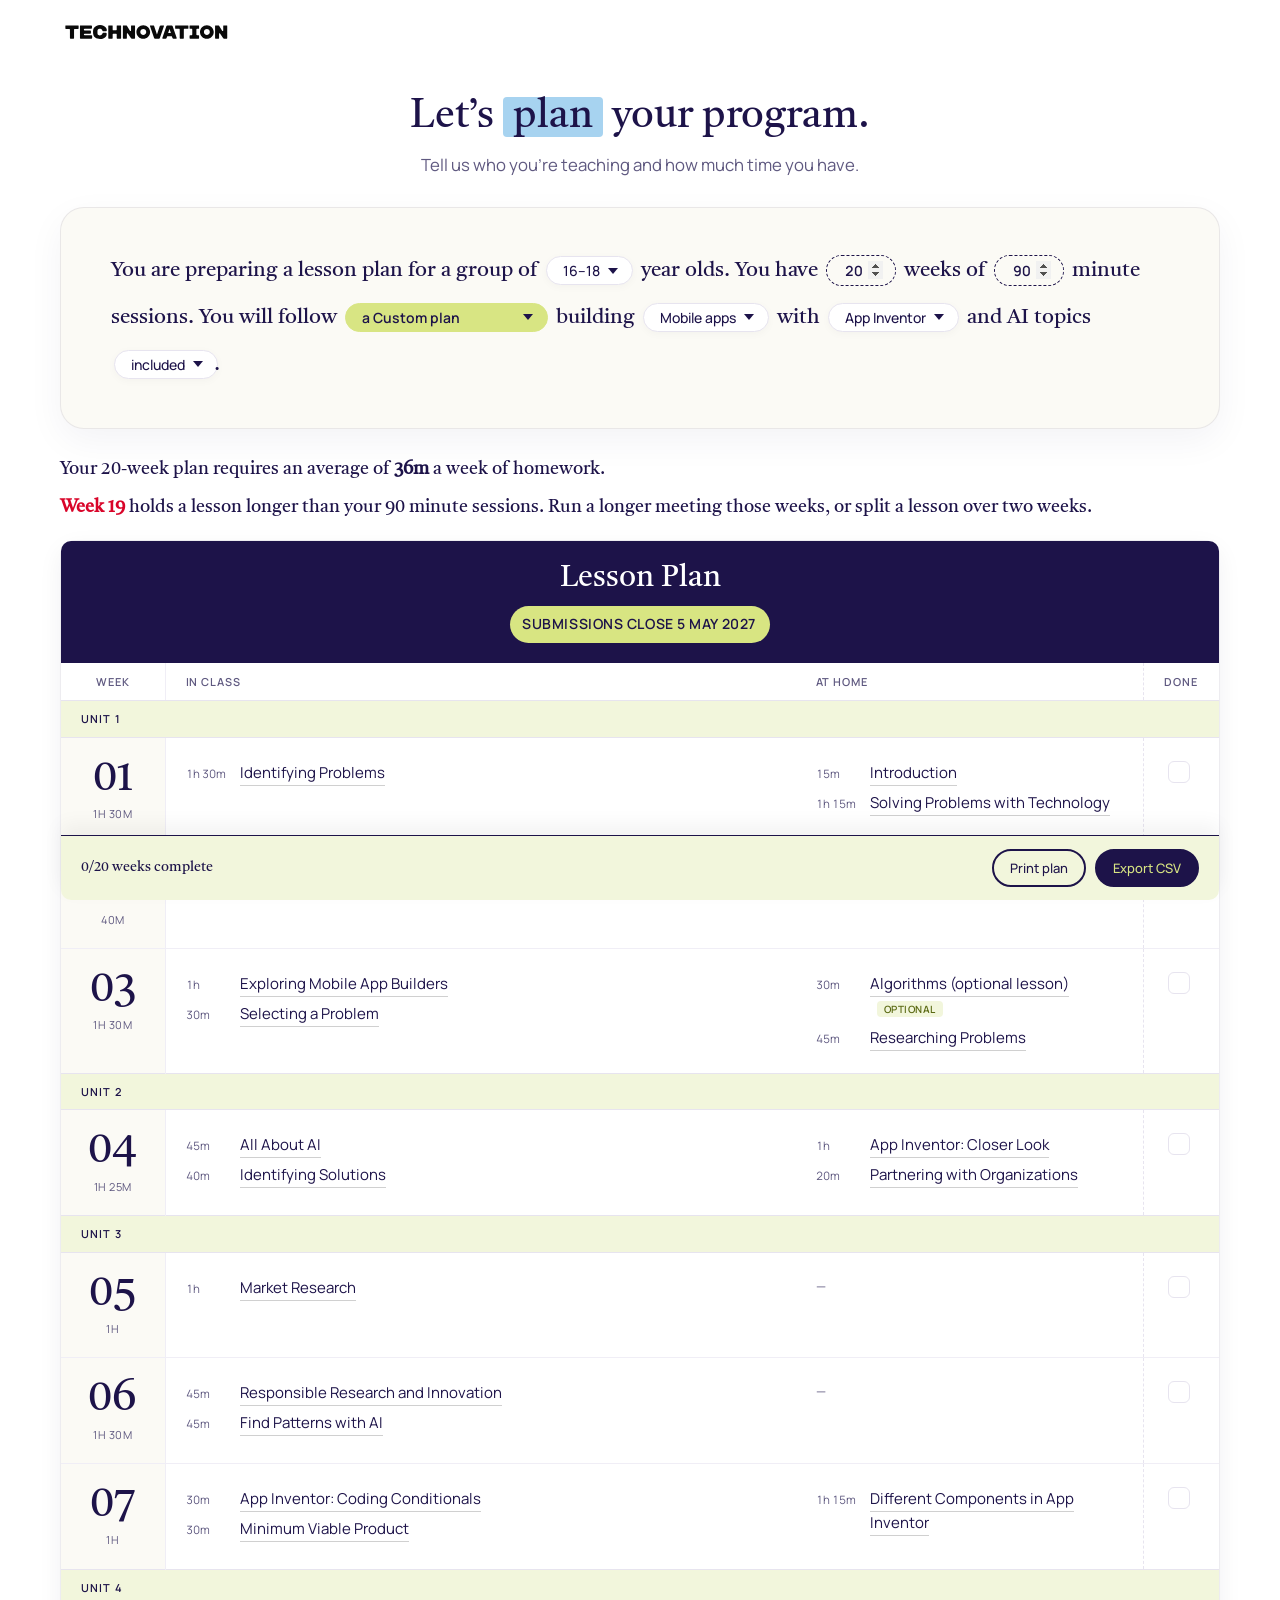
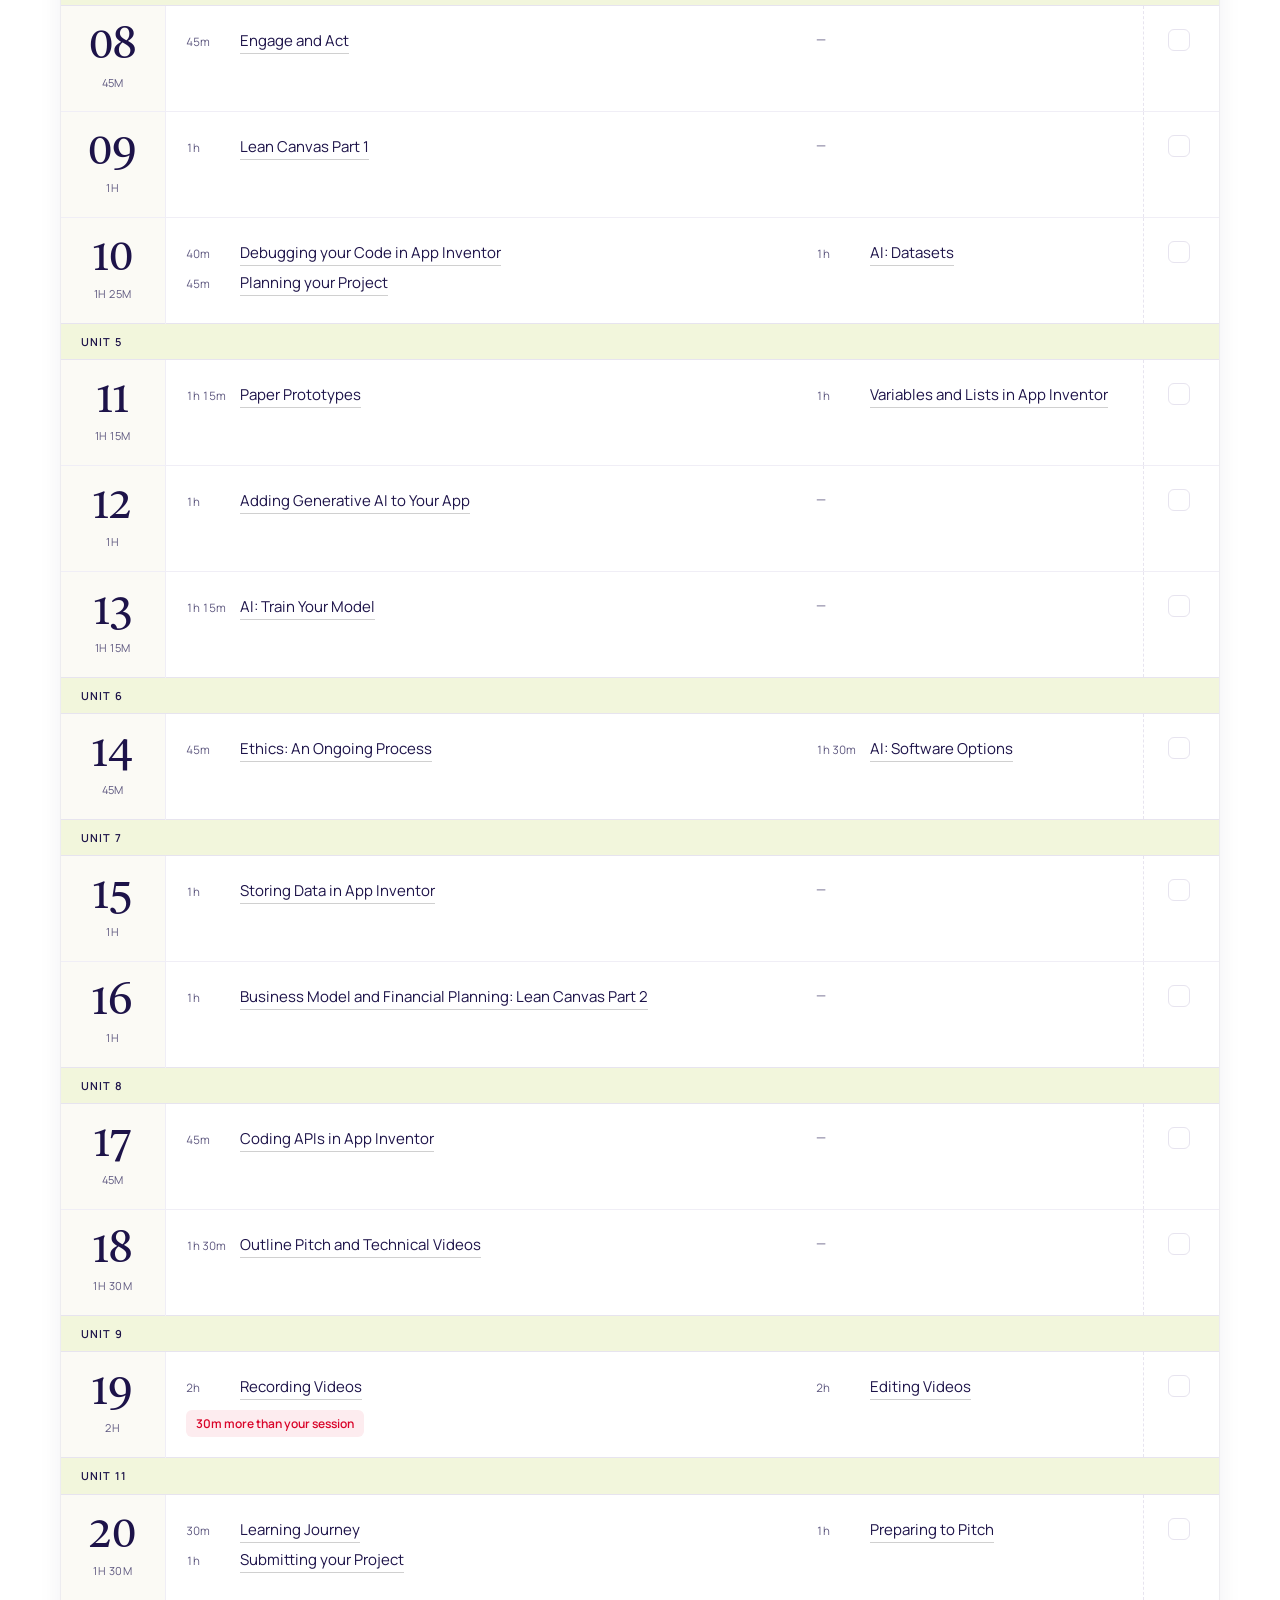
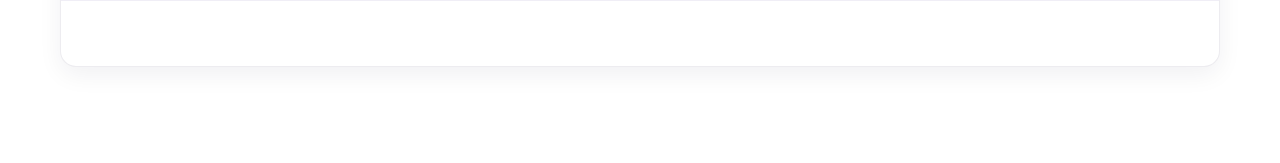
==== commit 3ada1060: "Minor UI fixes" ====
--- a/index.html
+++ b/index.html
@@ -46,19 +46,19 @@
     <form class="panel sentence" id="controls">
 
       <p class="clause">
-        Preparing a lesson plan for a group of
+        You are preparing a lesson plan for a group of
         <select id="age" aria-label="Age group">
           <option value="beginner">8&ndash;12</option>
           <option value="junior">13&ndash;15</option>
           <option value="senior" selected>16&ndash;18</option>
         </select>
-        year olds. We have
+        year olds. You have
         <input type="number" id="weeks" value="20" min="10" max="52"
                aria-label="Number of weeks">
         weeks of
         <input type="number" id="len" value="90" min="30" max="300" step="5"
                aria-label="Minutes per session">
-        minute sessions. We will follow
+        minute sessions. You will follow
         <select id="mode" class="mode" aria-label="Curriculum">
           <option value="custom" selected>a Custom plan</option>
           <option value="core">the Core Curriculum</option>
--- a/styles.css
+++ b/styles.css
@@ -53,13 +53,16 @@
 
   --ink:#0a0a0a;            /* body copy: near-black, not the indigo-grey */
 
-  --warn-ink:#d90429;       /* the overage pill's text */
   --warn-bg:#FDECEF;        /* and its wash, kept light enough for 4.5:1 */
 
   /* The overage note. Text only — no fills — so it needs to hold up on
      white, where it measures 5.25:1. */
   --danger:#d90429;
 
+  /* A ticked week. Everything in the row except the tick itself takes
+     --done-ink; --done-rule is the underline left on its lesson links. */
+  --done-ink:#A9A6B8;
+  --done-rule:#E4E2EA;
 
   --shadow-sm: 0 2px 8px rgba(24, 21, 58, 0.04);
   --shadow-md: 0 8px 24px rgba(24, 21, 58, 0.06);
@@ -105,11 +108,6 @@
   color:var(--indigo);
   margin:0;
   line-height:1.15;
-}
-
-/* Numbers that should line up in columns rather than shuffle as they change. */
-.mono{
-  font-variant-numeric:tabular-nums;
 }
 
 /* One focus ring for the whole page, so keyboard users get a consistent target. */
@@ -477,15 +475,6 @@
    is a finding rather than an instruction, and the heading face marks it.
    -------------------------------------------------------------------------- */
 
-/* Screen-reader-only. Used for column headings whose cells carry no text. */
-.sr{
-  position:absolute;
-  width:1px;
-  height:1px;
-  overflow:hidden;
-  clip:rect(0 0 0 0);
-  white-space:nowrap;
-}
 
 .lede{
   margin:0 0 20px;
@@ -709,7 +698,7 @@
   padding:4px 10px;
   border-radius:var(--r-sm);
   background:var(--warn-bg);
-  color:var(--warn-ink);
+  color:var(--danger);
   font-size:.75rem;
   font-weight:600;
 }
@@ -760,10 +749,24 @@
   transform:rotate(-45deg) translate(1px,-2px);
 }
 
-/* Work-time weeks hold no lessons, so there is nothing to mark done. */
-.c-done .none{
-  color:var(--line);
-}
+/* A ticked week fades back. Keyed off the checkbox itself, so the row changes
+   the moment it is ticked, with no re-render. The tick column is left out so
+   the box stays solid and easy to untick. */
+tr:has(.c-done input:checked) td:not(.c-done),
+tr:has(.c-done input:checked) td:not(.c-done) *{
+  color:var(--done-ink);
+  transition:color .15s ease;
+}
+
+tr:has(.c-done input:checked) .li a{
+  border-bottom-color:var(--done-rule);
+}
+
+tr:has(.c-done input:checked) .tag,
+tr:has(.c-done input:checked) .overage{
+  background:transparent;
+}
+
 
 
 /* --- Lesson items inside a cell ------------------------------------------- */
